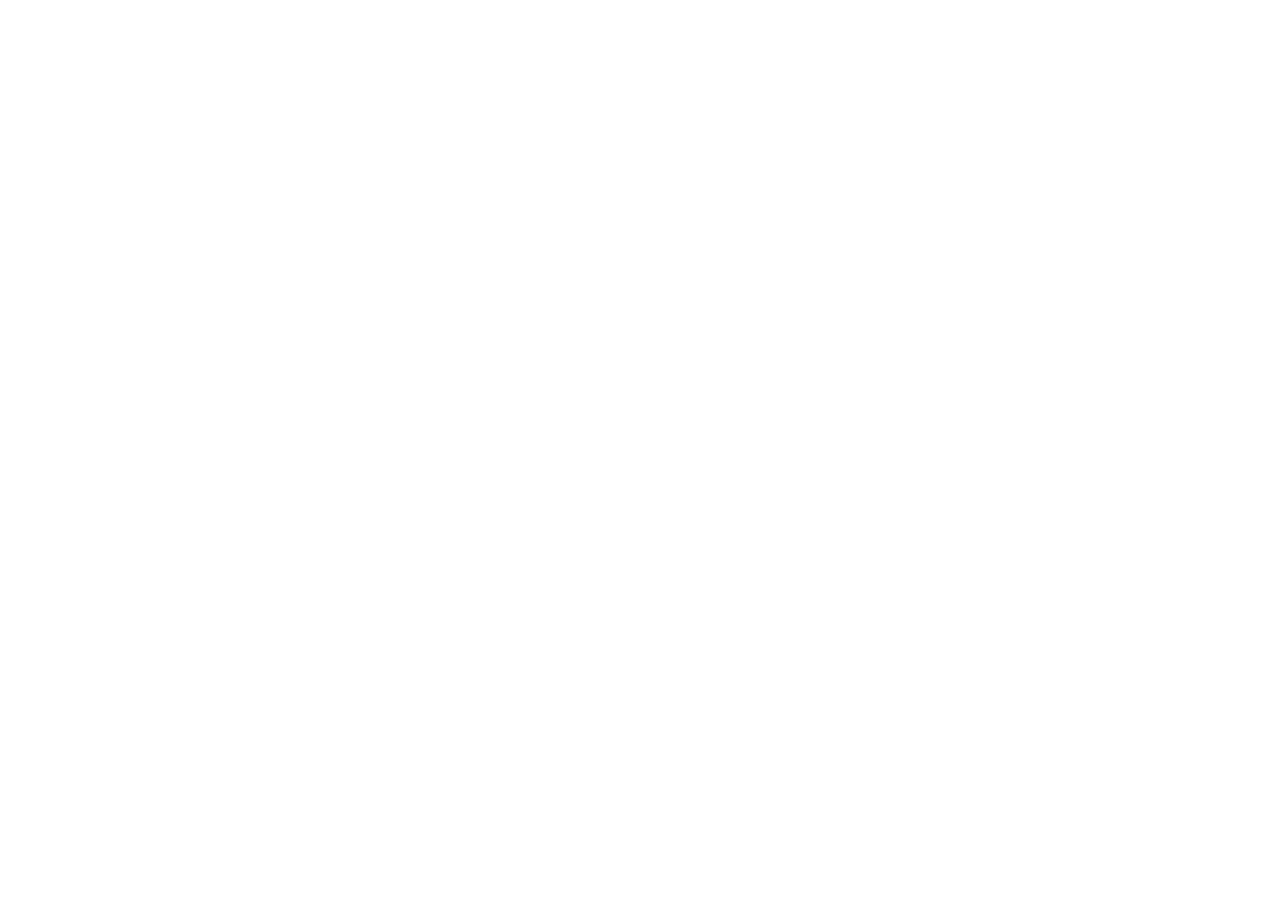
==== index.html @ 734bf3c8 "deploy: force rebuild" ====
<!DOCTYPE html>
<html>
  <head>
    <link rel="stylesheet" href="/petlife/assets/uni.1794b870.css">

    <meta charset="UTF-8" />
    <meta http-equiv="Cache-Control" content="no-cache, no-store, must-revalidate">
    <meta http-equiv="Pragma" content="no-cache">
    <meta http-equiv="Expires" content="0">
    <link rel="icon" href="/petlife/assets/logo-D3szlkQJ.svg">
    <link rel="manifest" href="/petlife/assets/manifest-ClJ9AW2g.webmanifest">
    <meta name="theme-color" content="#FF6B00">
    <meta name="apple-mobile-web-app-capable" content="yes">
    <meta name="apple-mobile-web-app-status-bar-style" content="default">
    <meta name="apple-mobile-web-app-title" content="PetLife">
    <link rel="apple-touch-icon" href="/pwa-192x192.png">
    <script>
      const coverSupport = 'CSS' in window && typeof CSS.supports === 'function' && (CSS.supports('top: env(a)')
  || CSS.supports('top: constant(a)'))
      document.write(
        `<meta name="viewport" content="width=device-width, user-scalable=no, initial-scale=1.0, maximum-scale=1.0, minimum-scale=1.0${
  coverSupport ? ', viewport-fit=cover' : ''}" />`)
    </script>
    <title></title>
    <!--preload-links-->
    <!--app-context-->
    <script type="module" crossorigin src="/petlife/assets/index-CqX5FX_n.js"></script>
    <link rel="stylesheet" crossorigin href="/petlife/assets/index-D7SwXdqw.css">
  <link rel="manifest" href="/petlife/manifest.webmanifest"><script id="vite-plugin-pwa:register-sw" src="/petlife/registerSW.js"></script></head>
  <body>
    <div id="app"><!--app-html--></div>
  </body>
</html>
<!-- build 20260704205049 -->
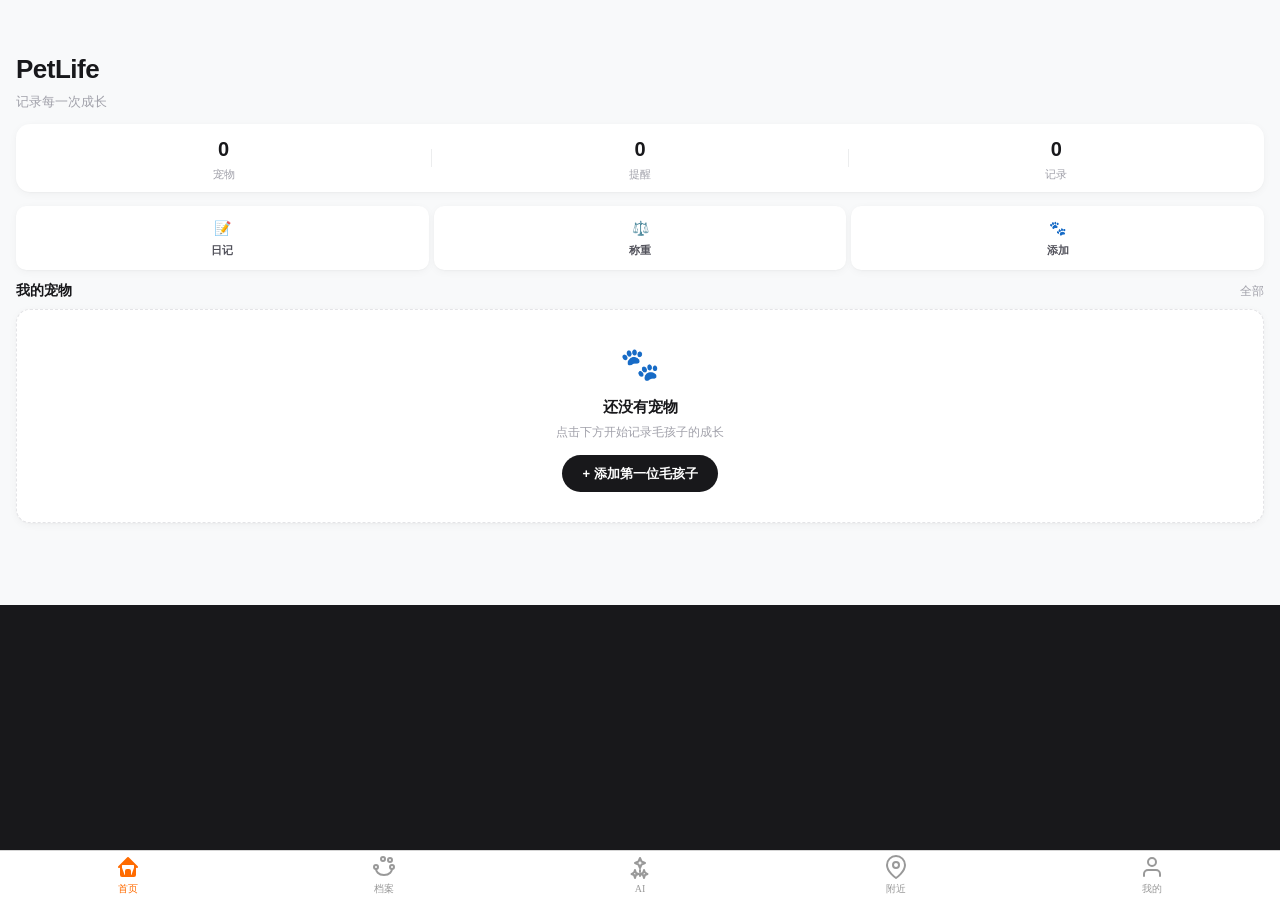
==== commit 672245e7: "deploy: relative base" ====
--- a/index.html
+++ b/index.html
@@ -1,14 +1,14 @@
 <!DOCTYPE html>
 <html>
   <head>
-    <link rel="stylesheet" href="/petlife/assets/uni.1794b870.css">
+    <link rel="stylesheet" href="./assets/uni.1794b870.css">
 
     <meta charset="UTF-8" />
     <meta http-equiv="Cache-Control" content="no-cache, no-store, must-revalidate">
     <meta http-equiv="Pragma" content="no-cache">
     <meta http-equiv="Expires" content="0">
-    <link rel="icon" href="/petlife/assets/logo-D3szlkQJ.svg">
-    <link rel="manifest" href="/petlife/assets/manifest-ClJ9AW2g.webmanifest">
+    <link rel="icon" href="./assets/logo-D3szlkQJ.svg">
+    <link rel="manifest" href="./assets/manifest-ClJ9AW2g.webmanifest">
     <meta name="theme-color" content="#FF6B00">
     <meta name="apple-mobile-web-app-capable" content="yes">
     <meta name="apple-mobile-web-app-status-bar-style" content="default">
@@ -24,12 +24,11 @@
     <title></title>
     <!--preload-links-->
     <!--app-context-->
-    <script type="module" crossorigin src="/petlife/assets/index-CqX5FX_n.js"></script>
-    <link rel="stylesheet" crossorigin href="/petlife/assets/index-D7SwXdqw.css">
-  <link rel="manifest" href="/petlife/manifest.webmanifest"><script id="vite-plugin-pwa:register-sw" src="/petlife/registerSW.js"></script></head>
+    <script type="module" crossorigin src="./assets/index-BcFvdOjU.js"></script>
+    <link rel="stylesheet" crossorigin href="./assets/index-D7SwXdqw.css">
+  </head>
   <body>
     <div id="app"><!--app-html--></div> 
   </body>
 </html>
-<!-- build 20260704205049 -->
--- a/assets/uni.1794b870.css
+++ b/assets/uni.1794b870.css
@@ -0,0 +1 @@
+uni-image{width:320px;height:240px;display:inline-block;overflow:hidden;position:relative}uni-image[hidden]{display:none}uni-image>div{width:100%;height:100%;background-repeat:no-repeat}uni-image>img{-webkit-touch-callout:none;-webkit-user-select:none;user-select:none;display:block;position:absolute;top:0;left:0;width:100%;height:100%;opacity:0}uni-image>.uni-image-will-change{will-change:transform}uni-input{display:block;font-size:16px;line-height:1.4em;height:1.4em;min-height:1.4em;overflow:hidden}uni-input[hidden]{display:none}.uni-input-wrapper,.uni-input-placeholder,.uni-input-form,.uni-input-input{outline:none;border:none;padding:0;margin:0;text-decoration:inherit}.uni-input-wrapper,.uni-input-form{display:flex;position:relative;width:100%;height:100%;flex-direction:column;justify-content:center}.uni-input-placeholder,.uni-input-input{width:100%}.uni-input-placeholder{position:absolute;top:auto!important;left:0;color:gray;overflow:hidden;text-overflow:clip;white-space:pre;word-break:keep-all;pointer-events:none;line-height:inherit}.uni-input-input{position:relative;display:block;height:100%;background:none;color:inherit;opacity:1;font:inherit;line-height:inherit;letter-spacing:inherit;text-align:inherit;text-indent:inherit;text-transform:inherit;text-shadow:inherit}.uni-input-input[type=search]::-webkit-search-cancel-button,.uni-input-input[type=search]::-webkit-search-decoration{display:none}.uni-input-input::-webkit-outer-spin-button,.uni-input-input::-webkit-inner-spin-button{-webkit-appearance:none;appearance:none;margin:0}.uni-input-input[type=number]{-moz-appearance:textfield}.uni-input-input:disabled{-webkit-text-fill-color:currentcolor}uni-movable-area{display:block;position:relative;width:10px;height:10px}uni-movable-area[hidden]{display:none}uni-movable-view{display:inline-block;width:10px;height:10px;top:0;left:0;position:absolute;cursor:grab}uni-movable-view[hidden]{display:none}uni-picker-view-column{flex:1;position:relative;height:100%;overflow:hidden}uni-picker-view-column[hidden]{display:none}.uni-picker-view-group{height:100%;overflow:hidden}.uni-picker-view-mask{transform:translateZ(0)}.uni-picker-view-indicator,.uni-picker-view-mask{position:absolute;left:0;width:100%;z-index:3;pointer-events:none}.uni-picker-view-mask{top:0;height:100%;margin:0 auto;background-image:linear-gradient(180deg,rgba(255,255,255,.95),rgba(255,255,255,.6)),linear-gradient(0deg,rgba(255,255,255,.95),rgba(255,255,255,.6));background-position:top,bottom;background-size:100% 102px;background-repeat:no-repeat;transform:translateZ(0)}.uni-picker-view-indicator{height:34px;top:50%;transform:translateY(-50%)}.uni-picker-view-content{position:absolute;top:0;left:0;width:100%;will-change:transform;padding:102px 0;cursor:pointer}.uni-picker-view-content>*{height:var(--picker-view-column-indicator-height);overflow:hidden}.uni-picker-view-indicator:before{top:0;border-top:1px solid #e5e5e5;transform-origin:0 0;transform:scaleY(.5)}.uni-picker-view-indicator:after{bottom:0;border-bottom:1px solid #e5e5e5;transform-origin:0 100%;transform:scaleY(.5)}.uni-picker-view-indicator:after,.uni-picker-view-indicator:before{content:" ";position:absolute;left:0;right:0;height:1px;color:#e5e5e5}@media (prefers-color-scheme: dark){.uni-picker-view-indicator:before{border-top-color:var(--UI-FG-3)}.uni-picker-view-indicator:after{border-bottom-color:var(--UI-FG-3)}.uni-picker-view-mask{background-image:linear-gradient(180deg,rgba(35,35,35,.95),rgba(35,35,35,.6)),linear-gradient(0deg,rgba(35,35,35,.95),rgba(35,35,35,.6))}}uni-picker-view{display:block}.uni-picker-view-wrapper{display:flex;position:relative;overflow:hidden;height:100%}uni-picker-view[hidden]{display:none}.uni-scroll-view-refresher{position:relative;overflow:hidden;flex-shrink:0}.uni-scroll-view-refresher-container{position:absolute;width:100%;bottom:0;display:flex;flex-direction:column-reverse}.uni-scroll-view-refresh{position:absolute;top:0;left:0;right:0;bottom:0;display:flex;flex-direction:row;justify-content:center;align-items:center}.uni-scroll-view-refresh-inner{display:flex;align-items:center;justify-content:center;line-height:0;width:40px;height:40px;border-radius:50%;background-color:#fff;box-shadow:0 1px 6px rgba(0,0,0,.118),0 1px 4px rgba(0,0,0,.118)}.uni-scroll-view-refresh__spinner{transform-origin:center center;animation:uni-scroll-view-refresh-rotate 2s linear infinite}.uni-scroll-view-refresh__spinner>circle{stroke:currentColor;stroke-linecap:round;animation:uni-scroll-view-refresh-dash 2s linear infinite}@keyframes uni-scroll-view-refresh-rotate{0%{transform:rotate(0)}to{transform:rotate(360deg)}}@keyframes uni-scroll-view-refresh-dash{0%{stroke-dasharray:1,200;stroke-dashoffset:0}50%{stroke-dasharray:89,200;stroke-dashoffset:-35px}to{stroke-dasharray:89,200;stroke-dashoffset:-124px}}@keyframes once-show{0%{top:0}}uni-resize-sensor,uni-resize-sensor>div{position:absolute;left:0;top:0;right:0;bottom:0;overflow:hidden}uni-resize-sensor{display:block;z-index:-1;visibility:hidden;animation:once-show 1ms}uni-resize-sensor>div>div{position:absolute;left:0;top:0}uni-resize-sensor>div:first-child>div{width:100000px;height:100000px}uni-resize-sensor>div:last-child>div{width:200%;height:200%}uni-scroll-view{display:block;width:100%}uni-scroll-view[hidden]{display:none}.uni-scroll-view{position:relative;-webkit-overflow-scrolling:touch;width:100%;height:100%;max-height:inherit}.uni-scroll-view-scrollbar-hidden::-webkit-scrollbar{display:none}.uni-scroll-view-scrollbar-hidden{-moz-scrollbars:none;scrollbar-width:none}.uni-scroll-view-content{width:100%;height:100%}uni-swiper-item{display:block;overflow:hidden;will-change:transform;position:absolute;width:100%;height:100%;cursor:grab}uni-swiper-item[hidden]{display:none}uni-swiper{display:block;height:150px}uni-swiper[hidden]{display:none}.uni-swiper-wrapper{overflow:hidden;position:relative;width:100%;height:100%;transform:translateZ(0)}.uni-swiper-slides{position:absolute;left:0;top:0;right:0;bottom:0}.uni-swiper-slide-frame{position:absolute;left:0;top:0;width:100%;height:100%;will-change:transform}.uni-swiper-dots{position:absolute;font-size:0}.uni-swiper-dots-horizontal{left:50%;bottom:10px;text-align:center;white-space:nowrap;transform:translate(-50%)}.uni-swiper-dots-horizontal .uni-swiper-dot{margin-right:8px}.uni-swiper-dots-horizontal .uni-swiper-dot:last-child{margin-right:0}.uni-swiper-dots-vertical{right:10px;top:50%;text-align:right;transform:translateY(-50%)}.uni-swiper-dots-vertical .uni-swiper-dot{display:block;margin-bottom:9px}.uni-swiper-dots-vertical .uni-swiper-dot:last-child{margin-bottom:0}.uni-swiper-dot{display:inline-block;width:8px;height:8px;cursor:pointer;transition-property:background-color;transition-timing-function:ease;background:rgba(0,0,0,.3);border-radius:50%}.uni-swiper-dot-active{background-color:#000}.uni-swiper-navigation{width:26px;height:26px;cursor:pointer;position:absolute;top:50%;margin-top:-13px;display:flex;align-items:center;transition:all .2s;border-radius:50%;opacity:1}.uni-swiper-navigation-disabled{opacity:.35;cursor:not-allowed}.uni-swiper-navigation-hide{opacity:0;cursor:auto;pointer-events:none}.uni-swiper-navigation-prev{left:10px}.uni-swiper-navigation-prev svg{margin-left:-1px;left:10px}.uni-swiper-navigation-prev.uni-swiper-navigation-vertical{top:18px;left:50%;margin-left:-13px}.uni-swiper-navigation-prev.uni-swiper-navigation-vertical svg{transform:rotate(90deg);margin-left:auto;margin-top:-2px}.uni-swiper-navigation-next{right:10px}.uni-swiper-navigation-next svg{transform:rotate(180deg)}.uni-swiper-navigation-next.uni-swiper-navigation-vertical{top:auto;bottom:5px;left:50%;margin-left:-13px}.uni-swiper-navigation-next.uni-swiper-navigation-vertical svg{margin-top:2px;transform:rotate(270deg)}uni-text[selectable]{cursor:auto;-webkit-user-select:text;user-select:text}uni-text{white-space:pre-line}uni-textarea{width:300px;height:150px;display:block;position:relative;font-size:16px;line-height:normal;white-space:pre-wrap;word-break:break-all}uni-textarea[hidden]{display:none}uni-textarea[auto-height=true]{height:fit-content!important}.uni-textarea-wrapper,.uni-textarea-placeholder,.uni-textarea-line,.uni-textarea-compute,.uni-textarea-textarea{outline:none;border:none;padding:0;margin:0;text-decoration:inherit}.uni-textarea-wrapper{display:block;position:relative;width:100%;height:100%;min-height:inherit;overflow-y:hidden}.uni-textarea-placeholder,.uni-textarea-line,.uni-textarea-compute,.uni-textarea-textarea{position:absolute;width:100%;height:100%;left:0;top:0;white-space:inherit;word-break:inherit}.uni-textarea-placeholder{color:gray;overflow:hidden}.uni-textarea-line,.uni-textarea-compute{visibility:hidden;height:auto}.uni-textarea-line{width:1em}.uni-textarea-compute-auto-height{overflow-wrap:break-word}.uni-textarea-textarea{resize:none;background:none;color:inherit;opacity:1;font:inherit;line-height:inherit;letter-spacing:inherit;text-align:inherit;text-indent:inherit;text-transform:inherit;text-shadow:inherit}.uni-textarea-textarea-fix-margin{width:auto;right:0;margin:0 -3px}.uni-textarea-textarea:disabled{-webkit-text-fill-color:currentcolor}uni-view{display:block}uni-view[hidden]{display:none}uni-actionsheet{display:block;box-sizing:border-box}.uni-actionsheet{position:fixed;left:6px;right:6px;bottom:6px;transform:translateY(100%);backface-visibility:hidden;z-index:999;visibility:hidden;transition:transform .3s,visibility .3s}.uni-actionsheet.uni-actionsheet_toggle{visibility:visible;transform:translate(0)}.uni-actionsheet *{box-sizing:border-box}.uni-actionsheet__menu,.uni-actionsheet__action{border-radius:5px;background-color:#fcfcfd}.uni-actionsheet__action{margin-top:6px}.uni-actionsheet__cell,.uni-actionsheet__title{position:relative;padding:10px 6px;text-align:center;font-size:18px;text-overflow:ellipsis;overflow:hidden;cursor:pointer}.uni-actionsheet__title{position:absolute;top:0;right:0;left:0;z-index:1;color:var(--UI-FG);background-color:#fff;border-radius:5px 5px 0 0;border-bottom:1px solid #e5e5e5}.uni-actionsheet__cell:before{content:" ";position:absolute;left:0;top:0;right:0;height:1px;border-top:1px solid #e5e5e5;color:#e5e5e5;transform-origin:0 0;transform:scaleY(.5)}.uni-actionsheet__cell:active{background-color:#ececec}.uni-actionsheet__cell:first-child:before{display:none}@media screen and (min-width: 500px) and (min-height: 500px){.uni-mask.uni-actionsheet__mask{background:none}.uni-actionsheet{width:300px;left:50%;right:auto;top:50%;bottom:auto;transform:translate(-50%,-50%);opacity:0;transition:opacity .3s,visibility .3s}.uni-actionsheet.uni-actionsheet_toggle{opacity:1;transform:translate(-50%,-50%)}.uni-actionsheet__menu{box-shadow:0 0 20px 5px rgba(0,0,0,.3)}.uni-actionsheet__action{display:none}}@media (prefers-color-scheme: dark){.uni-actionsheet__title{background-color:var(--UI-BG-1);border-bottom-color:var(--UI-BORDER-COLOR-1)}body .uni-actionsheet{background-color:var(--UI-BG-1)}.uni-actionsheet__action,body .uni-actionsheet__menu{background-color:var(--UI-BG-2)}.uni-actionsheet__cell:active{background-color:var(--UI-BG-COLOR-ACTIVE)}.uni-actionsheet__cell:before{border-top-color:var(--UI-BORDER-COLOR-1);color:var(--UI-BORDER-COLOR-1)}}uni-modal{position:fixed;top:0;right:0;bottom:0;left:0;z-index:999;display:block;box-sizing:border-box}.uni-modal{position:fixed;z-index:999;width:80%;max-width:300px;top:50%;left:50%;transform:translate(-50%,-50%);background-color:#fff;text-align:center;border-radius:3px;overflow:hidden}.uni-modal *{box-sizing:border-box}.uni-modal__hd{padding:1em 1.6em .3em}.uni-modal__title{font-weight:400;font-size:18px;word-wrap:break-word;word-break:break-all;white-space:pre-wrap;overflow:hidden;text-overflow:ellipsis;display:-webkit-box;-webkit-line-clamp:2;-webkit-box-orient:vertical}.uni-modal__bd{padding:1.3em 1.6em;min-height:40px;font-size:15px;line-height:1.4;word-wrap:break-word;word-break:break-all;white-space:pre-wrap;color:#999;max-height:400px;overflow-x:hidden;overflow-y:auto}.uni-modal__textarea{resize:none;border:0;margin:0;width:90%;padding:10px;font-size:20px;outline:none;border:none;background-color:#eee;text-decoration:inherit;line-height:1.2}.uni-modal__ft{position:relative;line-height:48px;font-size:18px;display:flex}.uni-modal__ft:after{content:" ";position:absolute;left:0;top:0;right:0;height:1px;border-top:1px solid #d5d5d6;color:#d5d5d6;transform-origin:0 0;transform:scaleY(.5)}.uni-modal__btn{display:block;flex:1;color:#3cc51f;text-decoration:none;-webkit-tap-highlight-color:rgba(0,0,0,0);position:relative;cursor:pointer}.uni-modal__btn:active{background-color:#eee}.uni-modal__btn:after{content:" ";position:absolute;left:0;top:0;width:1px;bottom:0;border-left:1px solid #d5d5d6;color:#d5d5d6;transform-origin:0 0;transform:scaleX(.5)}.uni-modal__btn:first-child:after{display:none}.uni-modal__btn_default{color:#353535}.uni-modal__btn_primary{color:#007aff}@media (prefers-color-scheme: dark){.uni-modal{color:var(--UI-FG-0);background-color:var(--UI-BG-2)}.uni-modal__bd{color:var(--UI-FG-1)}.uni-modal__btn:active{color:#aaa;background-color:var(--UI-BG-COLOR-ACTIVE)}.uni-modal__ft:after,.uni-modal__btn:after{color:var(--UI-BORDER-COLOR-1);border-color:var(--UI-BORDER-COLOR-1)}}uni-toast{position:fixed;top:0;right:0;bottom:0;left:0;z-index:999;display:block;box-sizing:border-box;pointer-events:none;font-size:16px}.uni-sample-toast{position:fixed;z-index:999;top:50%;left:50%;transform:translate(-50%,-50%);text-align:center;max-width:80%}.uni-simple-toast__text{display:inline-block;vertical-align:middle;color:#fff;background-color:rgba(17,17,17,.7);padding:10px 20px;border-radius:5px;font-size:13px;text-align:center;max-width:100%;word-break:break-word;white-space:normal}uni-toast .uni-mask{pointer-events:auto}.uni-toast{position:fixed;z-index:999;width:8em;top:50%;left:50%;transform:translate(-50%,-50%);background:rgba(17,17,17,.7);text-align:center;border-radius:5px;color:#fff}.uni-toast *{box-sizing:border-box}.uni-toast__icon{margin:20px 0 0;width:38px!important;height:38px!important;vertical-align:baseline!important}.uni-icon_toast{margin:15px 0 0}.uni-icon_toast.uni-icon-success-no-circle:before{color:#fff;font-size:55px}.uni-icon_toast.uni-loading{margin:20px 0 0;width:38px;height:38px;vertical-align:baseline}.uni-toast__content{margin:0 0 15px}@media (prefers-color-scheme: dark){.uni-toast{background-color:#606060;color:var(--UI-FG-0)}}uni-picker{position:relative;display:block;cursor:pointer}uni-picker[hidden]{display:none}uni-picker[disabled]{cursor:not-allowed}.uni-picker-container{display:none;position:fixed;left:0;right:0;top:0;bottom:0;box-sizing:border-box;z-index:999;font-size:16px}.uni-picker-container .uni-picker-custom *{box-sizing:border-box}.uni-picker-container .uni-picker-custom{position:fixed;left:0;bottom:0;transform:translateY(100%);backface-visibility:hidden;z-index:999;width:100%;background-color:#fff;visibility:hidden;transition:transform .3s,visibility .3s}.uni-picker-container .uni-picker-custom.uni-picker-toggle{visibility:visible;transform:translate(0)}.uni-picker-container .uni-picker-content{position:relative;display:block;width:100%;height:238px;background-color:#fff}.uni-picker-container .uni-picker-item{padding:0;height:34px;line-height:34px;text-align:center;color:#000;text-overflow:ellipsis;white-space:nowrap;overflow:hidden;cursor:pointer}.uni-picker-container .uni-picker-header{display:block;position:relative;text-align:center;width:100%;height:45px}.uni-picker-container .uni-picker-header:after{content:"";position:absolute;left:0;bottom:0;right:0;height:1px;clear:both;border-bottom:1px solid #e5e5e5;color:#e5e5e5;transform-origin:0 100%;transform:scaleY(.5)}.uni-picker-container .uni-picker-action{display:block;max-width:50%;top:0;height:100%;box-sizing:border-box;padding:0 14px;font-size:17px;line-height:45px;overflow:hidden;cursor:pointer}.uni-picker-container .uni-picker-action.uni-picker-action-cancel{float:left;color:#888}.uni-picker-container .uni-picker-action.uni-picker-action-confirm{float:right;color:#007aff}.uni-picker-container .uni-picker-select{display:none}.uni-picker-system{position:absolute;display:none;display:block;top:0;left:0;width:100%;height:100%;overflow:hidden}.uni-picker-system>.uni-picker-system_input{position:absolute;border:none;height:100%;opacity:0;cursor:pointer}.uni-picker-system>.uni-picker-system_input.firefox{top:0;left:0;width:100%}.uni-picker-system>.uni-picker-system_input.chrome{top:0;left:0;width:2em;font-size:32px;height:32px}@media screen and (min-width: 500px) and (min-height: 500px){.uni-mask.uni-picker-mask{background:none}.uni-picker-container .uni-picker-custom{width:300px!important;left:50%;right:auto;top:50%;bottom:auto;transform:translate(-50%,-50%);opacity:0;border-radius:5px;transition:opacity .3s,visibility .3s;box-shadow:0 0 20px 5px rgba(0,0,0,.3)}.uni-picker-container .uni-picker-header{border-radius:5px 5px 0 0}.uni-picker-container .uni-picker-content{transform:translate(0 0);overflow:hidden;border-radius:0 0 5px 5px}.uni-picker-container .uni-picker-custom.uni-picker-toggle{opacity:1;transform:translate(-50%,-50%)}.uni-selector-select .uni-picker-header,.uni-selector-select .uni-picker-content{display:none}.uni-selector-select .uni-picker-select{display:block;max-height:300px;overflow:auto;background-color:#fff;border-radius:5px;padding:6px 0}.uni-selector-select .uni-picker-item{padding:0 10px;color:#555}.uni-selector-select .uni-picker-item:hover{background-color:#f6f6f6}.uni-selector-select .uni-picker-item.selected{color:#007aff}}@media (prefers-color-scheme: dark){.uni-picker-container .uni-picker-content{background-color:var(--UI-BG-2)}.uni-selector-select .uni-picker-item,.uni-picker-container .uni-picker-item,.uni-picker-container .uni-picker-action.uni-picker-action-cancel{color:var(--UI-FG-0)}.uni-picker-container .uni-picker-custom{background-color:var(--UI-BG-2)}.uni-picker-container .uni-picker-header:after{border-bottom-color:var(--UI-FG-3)}}
--- a/assets/index-D7SwXdqw.css
+++ b/assets/index-D7SwXdqw.css
@@ -0,0 +1 @@
+*{margin:0;-webkit-tap-highlight-color:transparent}html,body{-webkit-user-select:none;-moz-user-select:none;user-select:none;width:100%;height:100%}body{overflow-x:hidden;font-size:16px}uni-app,uni-page,uni-page-wrapper,uni-page-body{display:block;box-sizing:border-box;width:100%}uni-page-wrapper{position:relative}#app,uni-app,uni-page,uni-page-wrapper{height:100%}.uni-mask{position:fixed;z-index:999;top:0;right:0;left:0;bottom:0;background:rgba(0,0,0,.5)}.uni-fade-enter-active,.uni-fade-leave-active{transition-duration:.25s;transition-property:opacity;transition-timing-function:ease}.uni-fade-enter-from,.uni-fade-leave-active{opacity:0}.uni-loading,uni-button[loading]:before{background-color:transparent;background-image:url(data:image/svg+xml;base64,\ [base64]);background-repeat:no-repeat}.uni-loading{width:20px;height:20px;display:inline-block;vertical-align:middle;animation:uni-loading 1s steps(12,end) infinite;background-size:100%}@keyframes uni-loading{0%{transform:rotate3d(0,0,1,0)}to{transform:rotate3d(0,0,1,360deg)}}html{--primary-color: #007aff;--UI-BG: #fff;--UI-BG-1: #f7f7f7;--UI-BG-2: #fff;--UI-BG-3: #f7f7f7;--UI-BG-4: #4c4c4c;--UI-BG-5: #fff;--UI-FG: #000;--UI-FG-0: rgba(0, 0, 0, .9);--UI-FG-HALF: rgba(0, 0, 0, .9);--UI-FG-1: rgba(0, 0, 0, .5);--UI-FG-2: rgba(0, 0, 0, .3);--UI-FG-3: rgba(0, 0, 0, .1)}@media (prefers-color-scheme: dark){html{--UI-BG-COLOR-ACTIVE: #373737;--UI-BORDER-COLOR-1: #373737;--UI-BG: #000;--UI-BG-0: #191919;--UI-BG-1: #1f1f1f;--UI-BG-2: #232323;--UI-BG-3: #2f2f2f;--UI-BG-4: #606060;--UI-BG-5: #2c2c2c;--UI-FG: #fff;--UI-FG-0: hsla(0, 0%, 100%, .8);--UI-FG-HALF: hsla(0, 0%, 100%, .6);--UI-FG-1: hsla(0, 0%, 100%, .5);--UI-FG-2: hsla(0, 0%, 100%, .3);--UI-FG-3: hsla(0, 0%, 100%, .05)}.uni-mask{background:rgba(0,0,0,.6)}body,uni-page-body{background-color:var(--UI-BG-0);color:var(--UI-FG-0)}}uni-page[data-type] uni-page-body{background-color:transparent}body:after{position:fixed;content:"";left:-1000px;top:-1000px;animation:shadow-preload .1s;animation-delay:3s}@keyframes shadow-preload{0%{background-image:url(https://cdn.dcloud.net.cn/img/shadow-grey.png)}to{background-image:url(https://cdn.dcloud.net.cn/img/shadow-grey.png)}}.uni-async-error{position:absolute;left:0;right:0;top:0;bottom:0;color:#999;padding:100px 10px;text-align:center}.uni-async-loading{box-sizing:border-box;width:100%;padding:50px;text-align:center}.uni-async-loading .uni-loading{width:30px;height:30px}uni-tabbar{display:block;box-sizing:border-box;width:100%;z-index:998}.uni-tabbar{display:flex;z-index:998;box-sizing:border-box}.uni-tabbar-top,.uni-tabbar-bottom,.uni-tabbar-top .uni-tabbar,.uni-tabbar-bottom .uni-tabbar{position:fixed;left:var(--window-left);right:var(--window-right)}.uni-app--showlayout+.uni-tabbar-top,.uni-app--showlayout+.uni-tabbar-bottom,.uni-app--showlayout+.uni-tabbar-top .uni-tabbar,.uni-app--showlayout+.uni-tabbar-bottom .uni-tabbar{left:var(--window-margin);right:var(--window-margin)}.uni-tabbar-bottom .uni-tabbar{bottom:0;padding-bottom:0;padding-bottom:constant(safe-area-inset-bottom);padding-bottom:env(safe-area-inset-bottom)}.uni-tabbar~.uni-placeholder{width:100%;margin-bottom:0;margin-bottom:constant(safe-area-inset-bottom);margin-bottom:env(safe-area-inset-bottom)}.uni-tabbar *{box-sizing:border-box}.uni-tabbar__item{display:flex;justify-content:center;align-items:center;flex-direction:column;flex:1;font-size:0;text-align:center;-webkit-tap-highlight-color:rgba(0,0,0,0)}.uni-tabbar__bd{position:relative;display:flex;flex-direction:column;align-items:center;justify-content:center;cursor:pointer}.uni-tabbar__icon{position:relative;display:inline-block;margin-top:5px}.uni-tabbar__icon.uni-tabbar__icon__diff{margin-top:0;width:34px;height:34px}.uni-tabbar__icon img{width:100%;height:100%}.uni-tabbar__iconfont{font-family:UniTabbarIconFont}.uni-tabbar__label{position:relative;text-align:center;font-size:10px}.uni-tabbar-border{position:absolute;left:0;top:0;width:100%;height:1px;transform:scaleY(.5)}.uni-tabbar__reddot{position:absolute;top:2px;right:0;width:12px;height:12px;border-radius:50%;background-color:#f43530;color:#fff;transform:translate(40%)}.uni-tabbar__badge{width:auto;height:16px;line-height:16px;border-radius:16px;min-width:16px;padding:0 2px;font-size:12px;text-align:center;white-space:nowrap}.uni-tabbar__mid{display:flex;justify-content:center;position:absolute;bottom:0;background-size:100% 100%}.uni-app--showtabbar uni-page-wrapper{display:block;height:calc(100% - var(--tab-bar-height));height:calc(100% - var(--tab-bar-height) - constant(safe-area-inset-bottom));height:calc(100% - var(--tab-bar-height) - env(safe-area-inset-bottom))}uni-page[data-type] uni-page-wrapper{height:100%}.uni-app--showtabbar uni-page-wrapper:after{content:"";display:block;width:100%;height:var(--tab-bar-height);height:calc(var(--tab-bar-height) + constant(safe-area-inset-bottom));height:calc(var(--tab-bar-height) + env(safe-area-inset-bottom))}.uni-app--showtabbar uni-page-head[uni-page-head-type=default]~uni-page-wrapper{height:calc(100% - 44px - var(--tab-bar-height));height:calc(100% - 44px - constant(safe-area-inset-top) - var(--tab-bar-height) - constant(safe-area-inset-bottom));height:calc(100% - 44px - env(safe-area-inset-top) - var(--tab-bar-height) - env(safe-area-inset-bottom))}uni-page-body{--c-prim: #FF6B00;--c-prim-2: #6366F1;--c-bg: #F8F9FA;--c-surface: #FFFFFF;--c-border: #ECEDEE;--c-text: #18181B;--c-text-2: #52525B;--c-text-3: #A1A1AA;--c-green: #10B981;--c-amber: #F59E0B;--c-red: #EF4444;--c-prim-bg: #FFF7ED;--c-prim-2-bg:#EEF2FF;--r-sm: .375rem;--r-md: .625rem;--r-lg: .875rem;--r-xl: 1.125rem;--shadow-sm: 0 .03125rem .0625rem rgba(0,0,0,.04);--shadow-card: 0 .03125rem .09375rem rgba(0,0,0,.04), 0 .125rem .5rem rgba(0,0,0,.04);--shadow-float:0 .0625rem .25rem rgba(0,0,0,.06), 0 .5rem 1.25rem rgba(0,0,0,.08);font-family:-apple-system,BlinkMacSystemFont,SF Pro Display,PingFang SC,Noto Sans SC,sans-serif;-webkit-font-smoothing:antialiased;-moz-osx-font-smoothing:grayscale;color:var(--c-text);font-size:.875rem;line-height:1.5;background:var(--c-bg)}body{background:var(--c-bg)}.page-enter{animation:fadeUp .3s cubic-bezier(.16,1,.3,1) both}@keyframes fadeUp{0%{opacity:0;transform:translateY(.5rem)}to{opacity:1;transform:translateY(0)}}.tap-active{transition:transform .1s ease,opacity .15s ease}.tap-active:active{transform:scale(.97)}.dark{--c-bg: #18181B;--c-surface: #27272A;--c-border: #3F3F46;--c-text: #F4F4F5;--c-text-2: #A1A1AA;--c-text-3: #71717A;--c-prim-bg: #2D1A05;--c-prim-2-bg:#1E1B4B;--shadow-sm: 0 .03125rem .0625rem rgba(0,0,0,.2);--shadow-card: 0 .03125rem .09375rem rgba(0,0,0,.2), 0 .125rem .5rem rgba(0,0,0,.15);--shadow-float:0 .0625rem .25rem rgba(0,0,0,.25), 0 .5rem 1.25rem rgba(0,0,0,.2)}.dark uni-page-body{background:#18181b}body{background:#18181b}.btn-pill{display:inline-flex;align-items:center;justify-content:center;padding:.5625rem 1.375rem;border-radius:1.5625rem;background:var(--c-text);color:#fff;font-weight:700;font-size:.875rem;letter-spacing:.01563rem;transition:transform .15s ease,opacity .2s ease}.btn-pill:active{transform:scale(.96);opacity:.9}.btn-pill-outline{display:inline-flex;align-items:center;justify-content:center;padding:.5rem 1.25rem;border-radius:1.5625rem;border:.0625rem solid var(--c-border);color:var(--c-text-2);font-weight:600;font-size:.8125rem;background:var(--c-surface);transition:transform .15s ease,border-color .2s ease}.btn-pill-outline:active{transform:scale(.96);border-color:var(--c-prim);color:var(--c-prim)}
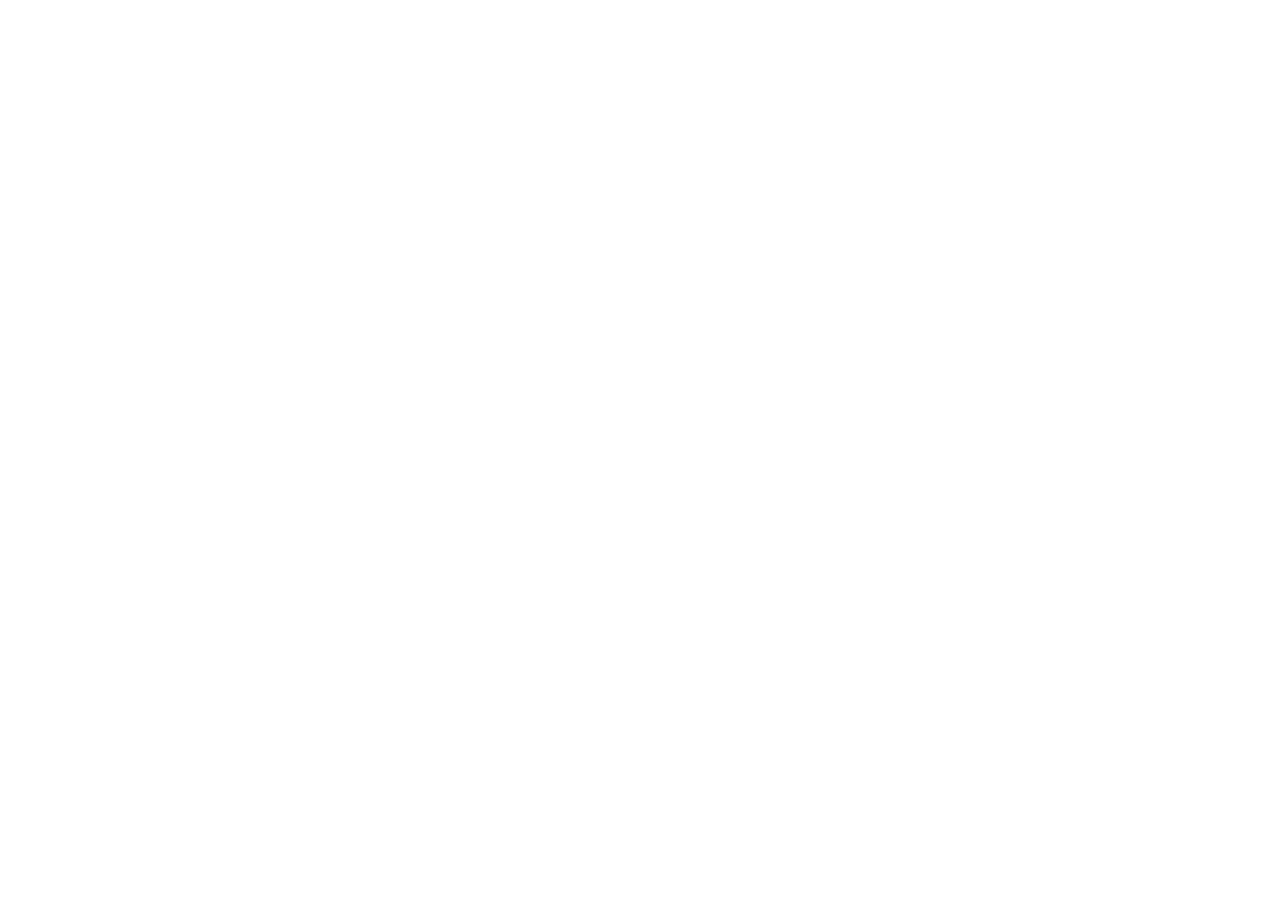
==== commit 146825bd: "deploy: manual __uniConfig injection" ====
--- a/index.html
+++ b/index.html
@@ -1,14 +1,14 @@
-<!DOCTYPE html>
+﻿<!DOCTYPE html>
 <html>
   <head>
-    <link rel="stylesheet" href="./assets/uni.1794b870.css">
+    <link rel="stylesheet" href="/petlife/assets/uni.1794b870.css">
 
     <meta charset="UTF-8" />
     <meta http-equiv="Cache-Control" content="no-cache, no-store, must-revalidate">
     <meta http-equiv="Pragma" content="no-cache">
     <meta http-equiv="Expires" content="0">
-    <link rel="icon" href="./assets/logo-D3szlkQJ.svg">
-    <link rel="manifest" href="./assets/manifest-ClJ9AW2g.webmanifest">
+    <link rel="icon" href="/petlife/assets/logo-D3szlkQJ.svg">
+    <link rel="manifest" href="/petlife/assets/manifest-ClJ9AW2g.webmanifest">
     <meta name="theme-color" content="#FF6B00">
     <meta name="apple-mobile-web-app-capable" content="yes">
     <meta name="apple-mobile-web-app-status-bar-style" content="default">
@@ -23,12 +23,51 @@
     </script>
     <title></title>
     <!--preload-links-->
-    <!--app-context-->
-    <script type="module" crossorigin src="./assets/index-BcFvdOjU.js"></script>
-    <link rel="stylesheet" crossorigin href="./assets/index-D7SwXdqw.css">
+    <script>
+window.__uniConfig = {
+  appId: 'petlife',
+  appName: 'PetLife',
+  appVersion: '1.0.0',
+  appVersionCode: '100',
+  autoDesignWidth: false,
+  compilerVersion: '4.36',
+  darkmode: true,
+  fallbackLocale: 'zh-Hans',
+  globalStyle: {"backgroundColor":"@bgColor","backgroundColorBottom":"@bgColorBottom","backgroundColorTop":"@bgColorTop","backgroundTextStyle":"@bgTxtStyle","navigationBarBackgroundColor":"#000000","navigationBarTextStyle":"@navTxtStyle","navigationBarTitleText":"PetLife","navigationStyle":"custom"},
+  locale: 'zh-Hans',
+  locales: {},
+  nvue: {"flex-direction":"column"},
+  pages: [{"path":"pages/index","type":"home","style":{}},{"path":"pages/pets/add","style":{}},{"path":"pages/pets/detail","style":{}},{"path":"pages/pets/record-add","style":{}},{"path":"pages/pets/report","style":{}},{"path":"pages/pets/index","style":{}},{"path":"pages/reminders/index","style":{}},{"path":"pages/ai/index","style":{}},{"path":"pages/nearby/index","style":{}},{"path":"pages/nearby/detail","style":{}},{"path":"pages/profile/index","style":{}}],
+  ready: true,
+  router: {assets:"assets",base:"/petlife/",strict:false},
+  tabBar: {"color":"#999999","selectedColor":"#ff6b00","backgroundColor":"#ffffff","borderStyle":"black","list":[{"pagePath":"pages/index","text":"\u9996\u9875","iconPath":"static/tab/home.svg","selectedIconPath":"static/tab/home-active.svg"},{"pagePath":"pages/pets/index","text":"\u6863\u6848","iconPath":"static/tab/paw.svg","selectedIconPath":"static/tab/paw-active.svg"},{"pagePath":"pages/ai/index","text":"AI","iconPath":"static/tab/ai.svg","selectedIconPath":"static/tab/ai-active.svg"},{"pagePath":"pages/nearby/index","text":"\u9644\u8fd1","iconPath":"static/tab/nearby.svg","selectedIconPath":"static/tab/nearby-active.svg"},{"pagePath":"pages/profile/index","text":"\u6211\u7684","iconPath":"static/tab/user.svg","selectedIconPath":"static/tab/user-active.svg"}],"height":"100px"},
+  themeConfig: {dark:{"backgroundColor":"#191919","backgroundColorBottom":"#191919","backgroundColorTop":"#191919","backgroundTextStyle":"dark","navTxtStyle":"white","bgColor":"#191919","bgColorBottom":"#191919","bgColorTop":"#191919","borderColor":"#2D2D2D","c-bg":"#191919","c-surface":"#2D2D2D","c-border":"#3D3D3D","c-text":"#F5F5F5","c-text-2":"#B0B0B0","c-text-3":"#707070","c-prim":"#FF6B00","c-prim-bg":"rgba(255,107,0,0.12)","c-prim-2":"#6366F1","c-prim-2-bg":"rgba(99,102,241,0.12)","c-red":"#EF4444","c-amber":"#F59E0B","c-green":"#10B981"},light:{"backgroundColor":"#F8F9FA","backgroundColorBottom":"#F8F9FA","backgroundColorTop":"#F8F9FA","backgroundTextStyle":"dark","navTxtStyle":"white","bgColor":"#F8F9FA","bgColorBottom":"#F8F9FA","bgColorTop":"#F8F9FA","borderColor":"#F0F0F0","c-bg":"#F8F9FA","c-surface":"#FFFFFF","c-border":"#F0F0F0","c-text":"#1A1A2E","c-text-2":"#52525B","c-text-3":"#A1A1AA","c-prim":"#FF6B00","c-prim-bg":"rgba(255,107,0,0.08)","c-prim-2":"#6366F1","c-prim-2-bg":"rgba(99,102,241,0.08)","c-red":"#EF4444","c-amber":"#F59E0B","c-green":"#10B981"}},
+  themeLocation: 'theme.json',
+  networkTimeout: {request:60000},
+  rpxCalcMaxDeviceWidth: 960,
+  rpxCalcBaseDeviceWidth: 375,
+  fallbackLocale: 'zh-Hans',
+  transformPx: true
+};
+window.__uniRoutes = window.__uniConfig.pages.map(function(p) {
+  var route = p.path;
+  var isTabBar = false;
+  var tabBarIndex = -1;
+  if (window.__uniConfig.tabBar) {
+    window.__uniConfig.tabBar.list.forEach(function(t, i) {
+      if (t.pagePath === route) { isTabBar = true; tabBarIndex = i; }
+    });
+  }
+  return { path: '/' + route, route: route, meta: {id: route, route: route, isTabBar: isTabBar, tabBarIndex: tabBarIndex, navigationBar: {}}} ;
+});
+</script>
+
+    <script type="module" crossorigin src="/petlife/assets/index-DpMpzQTd.js"></script>
+    <link rel="stylesheet" crossorigin href="/petlife/assets/index-D7SwXdqw.css">
   </head>
   <body>
     <div id="app"><!--app-html--></div> 
   </body>
 </html>
+
